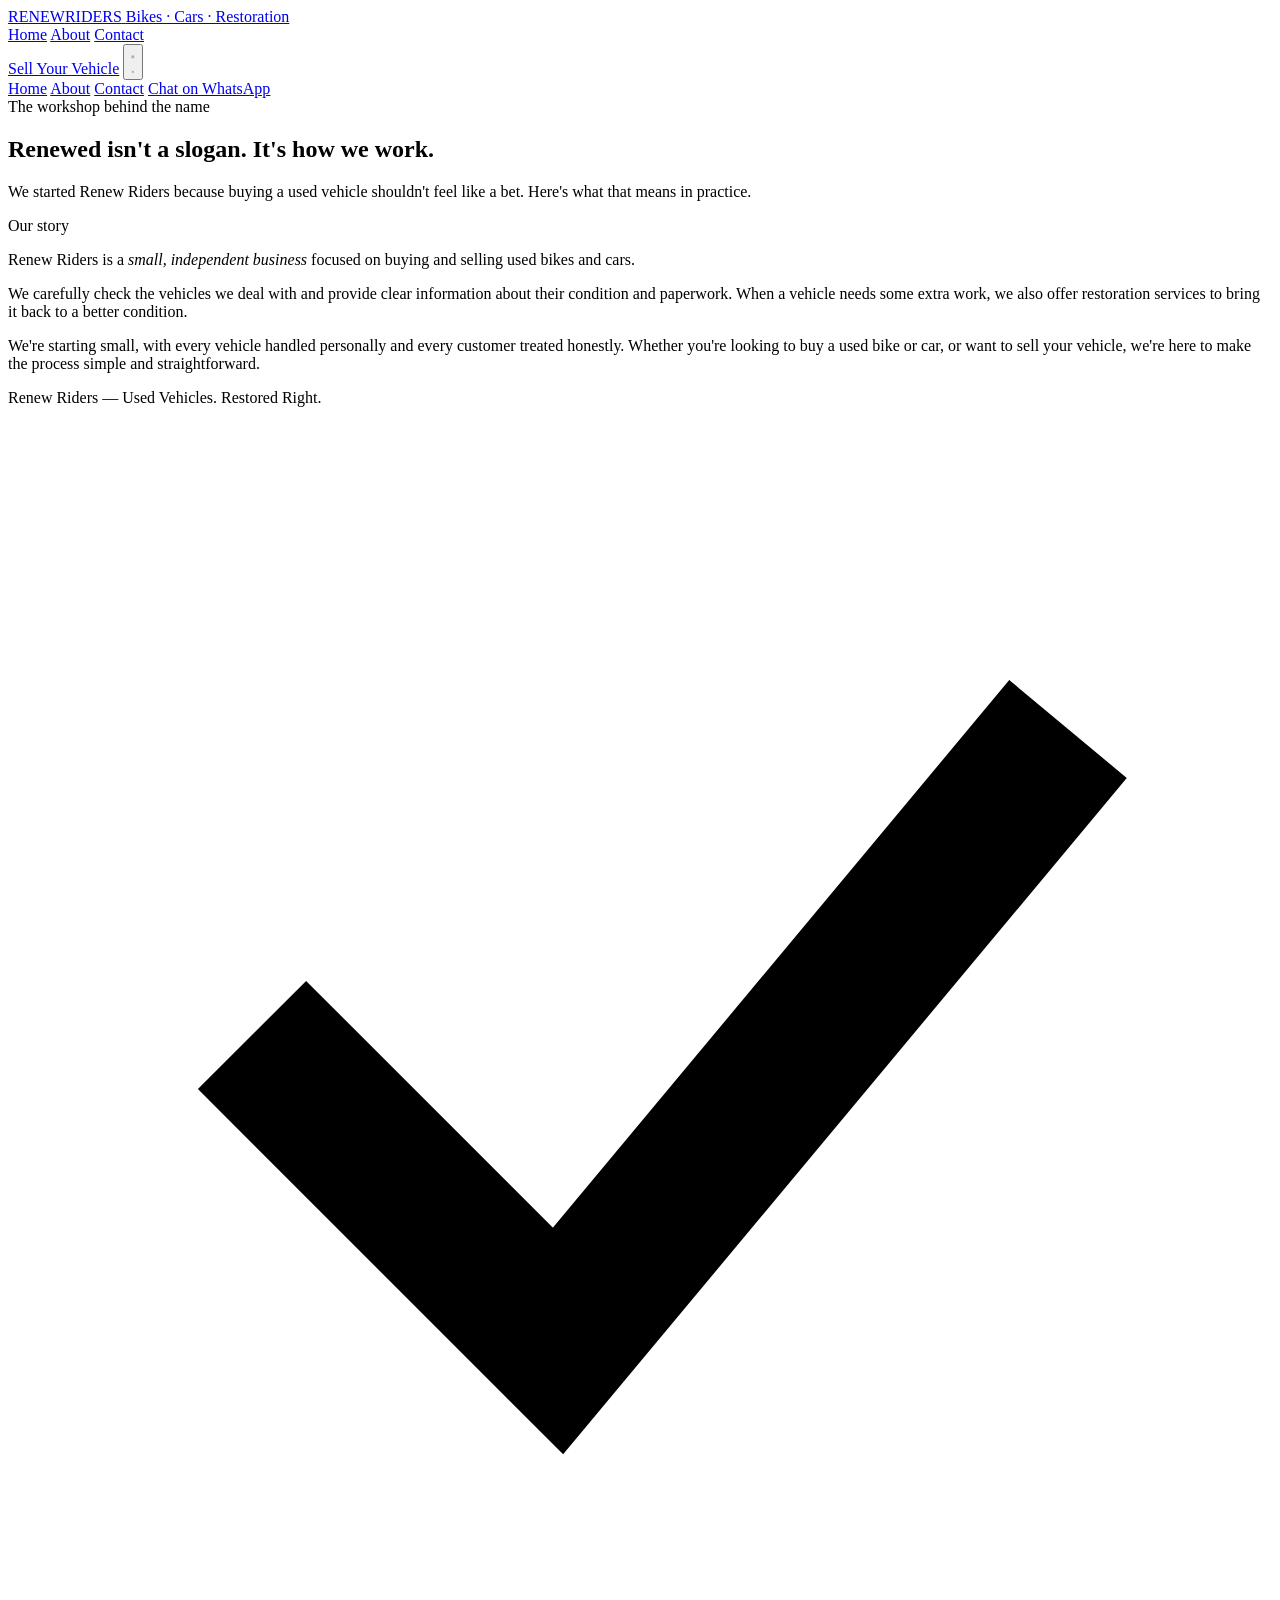
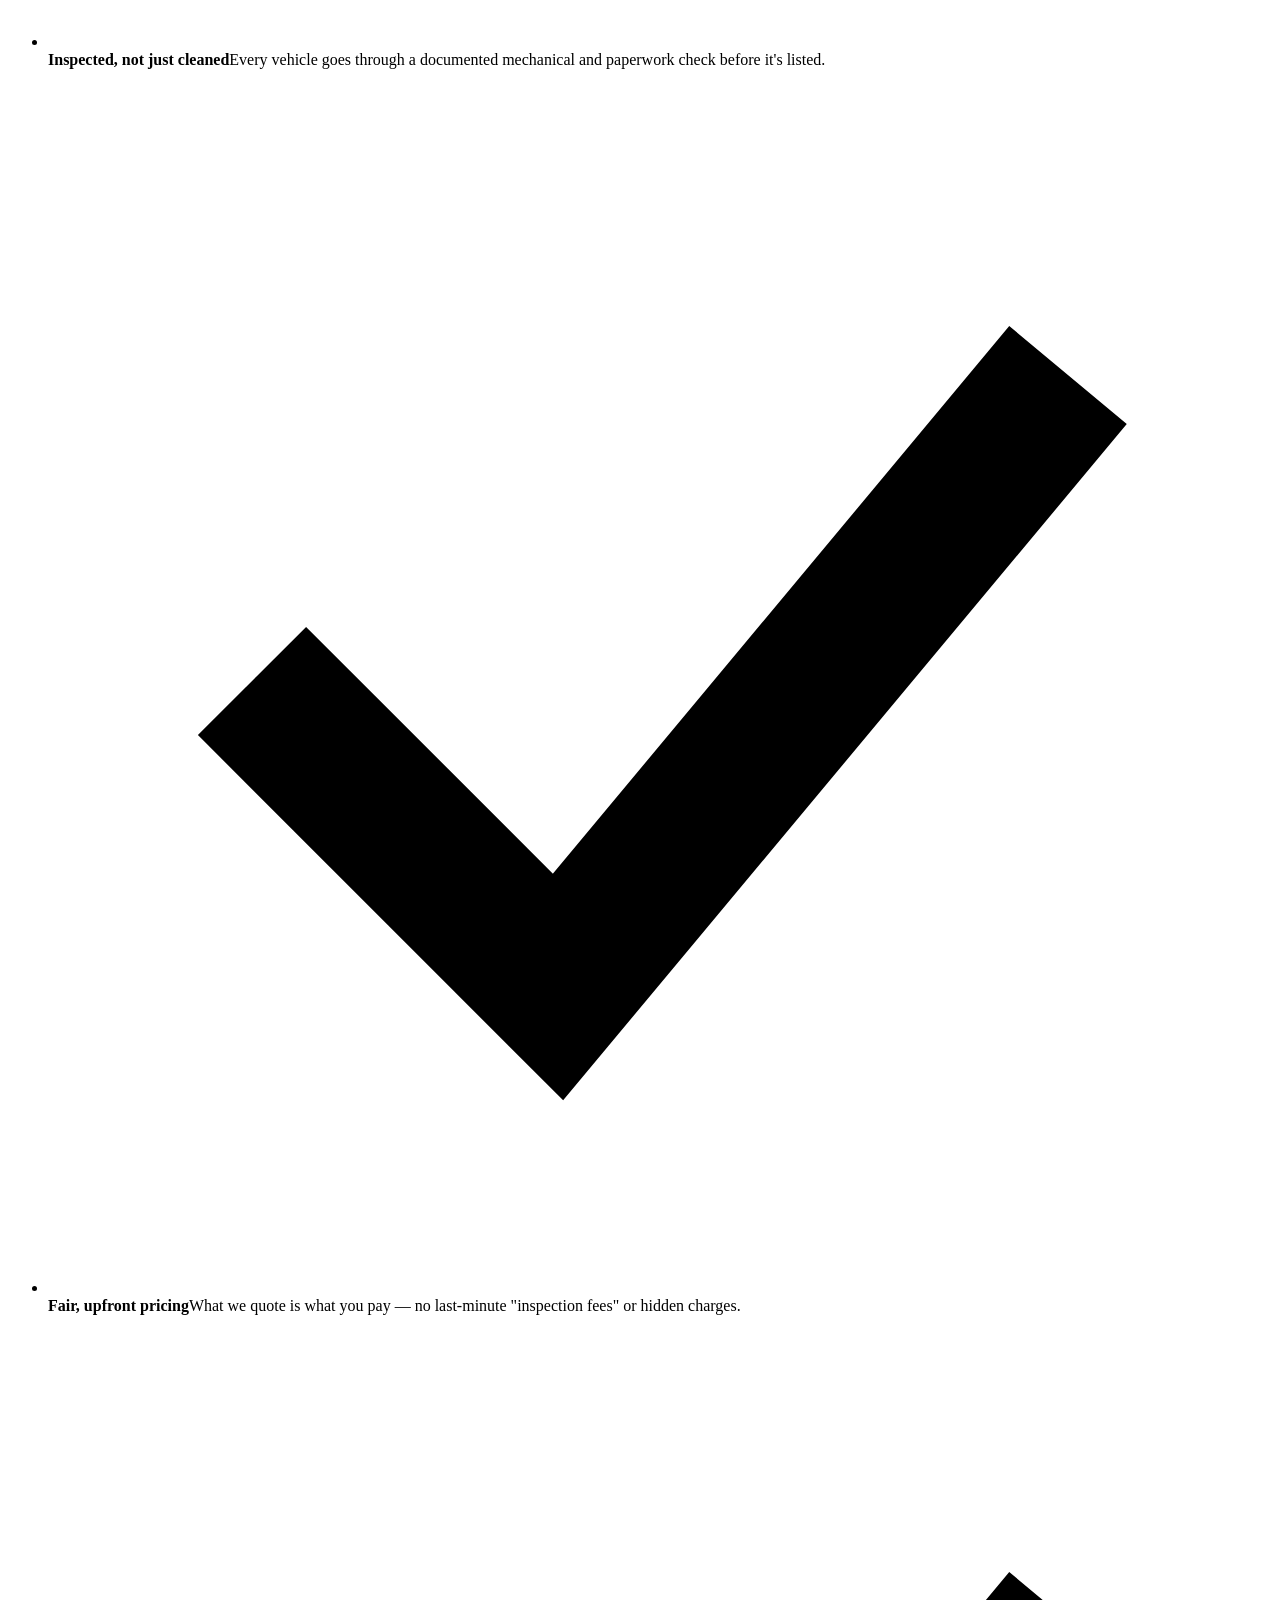
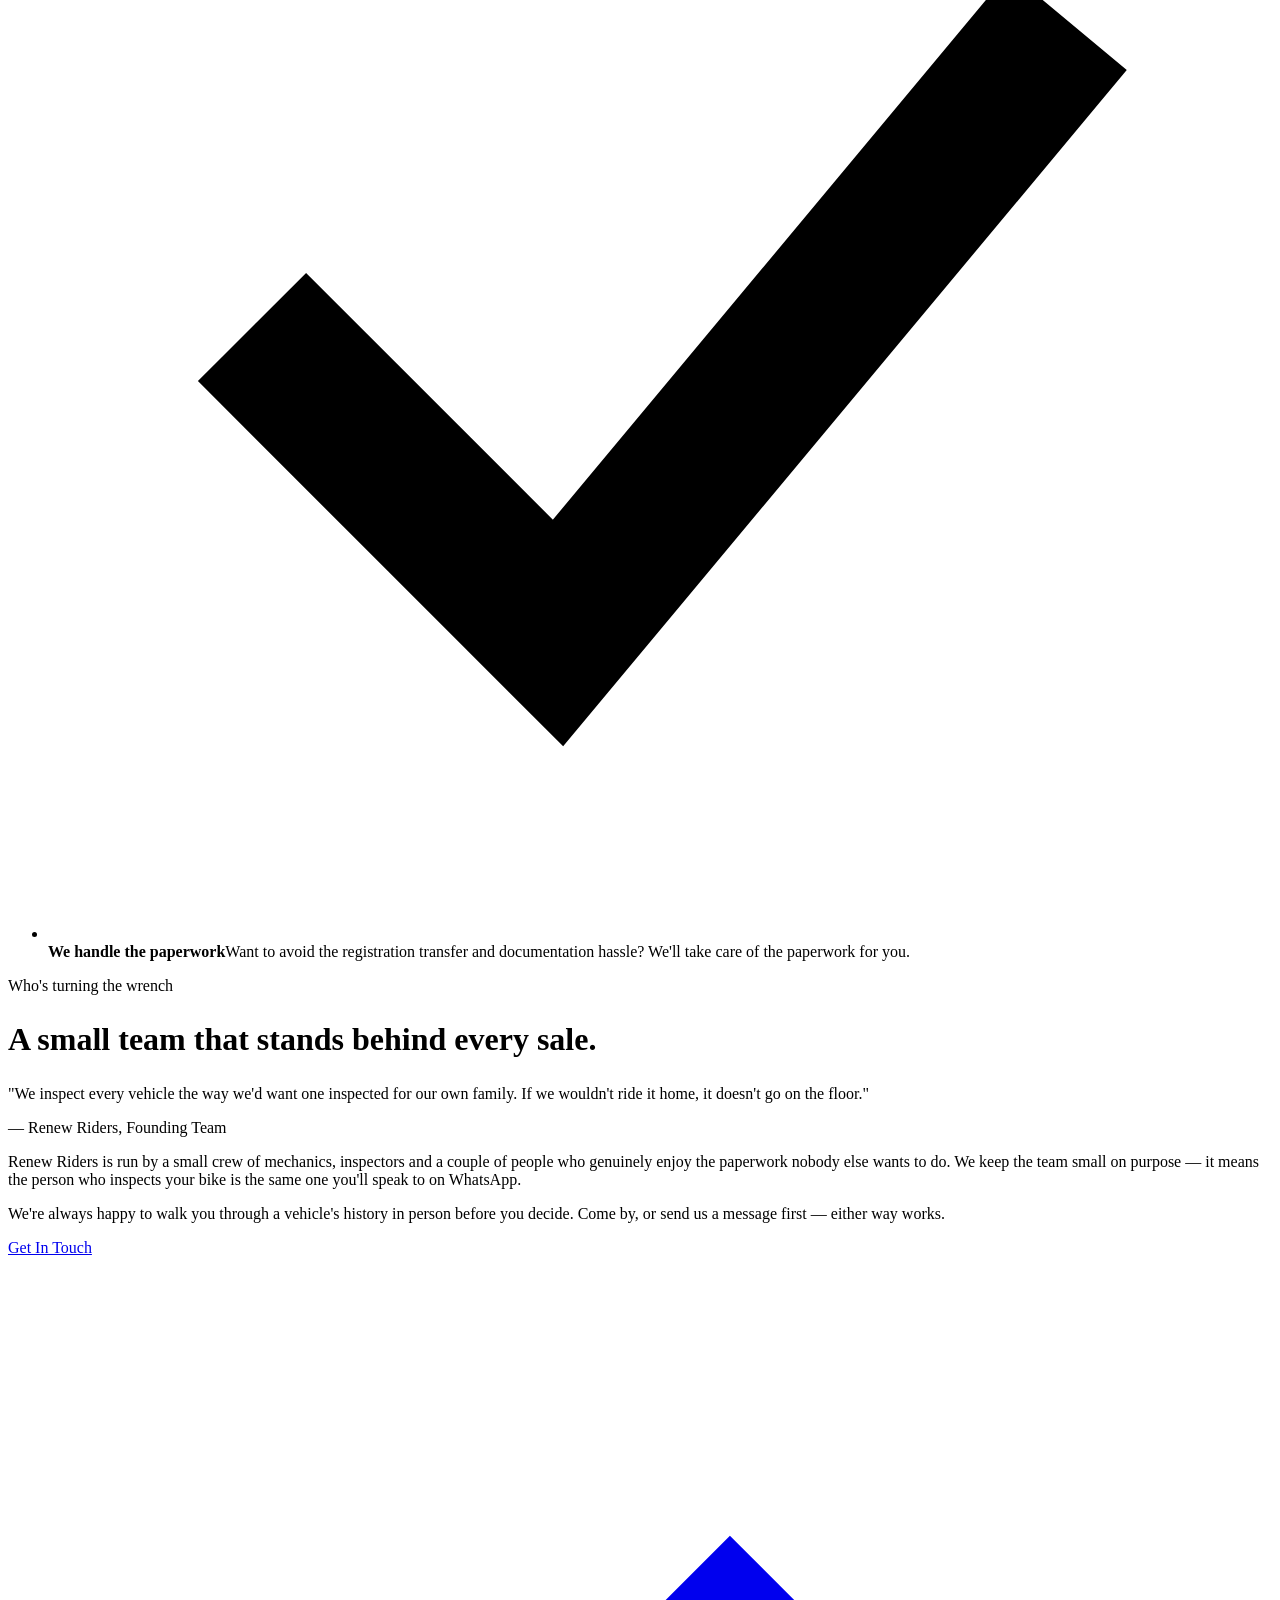
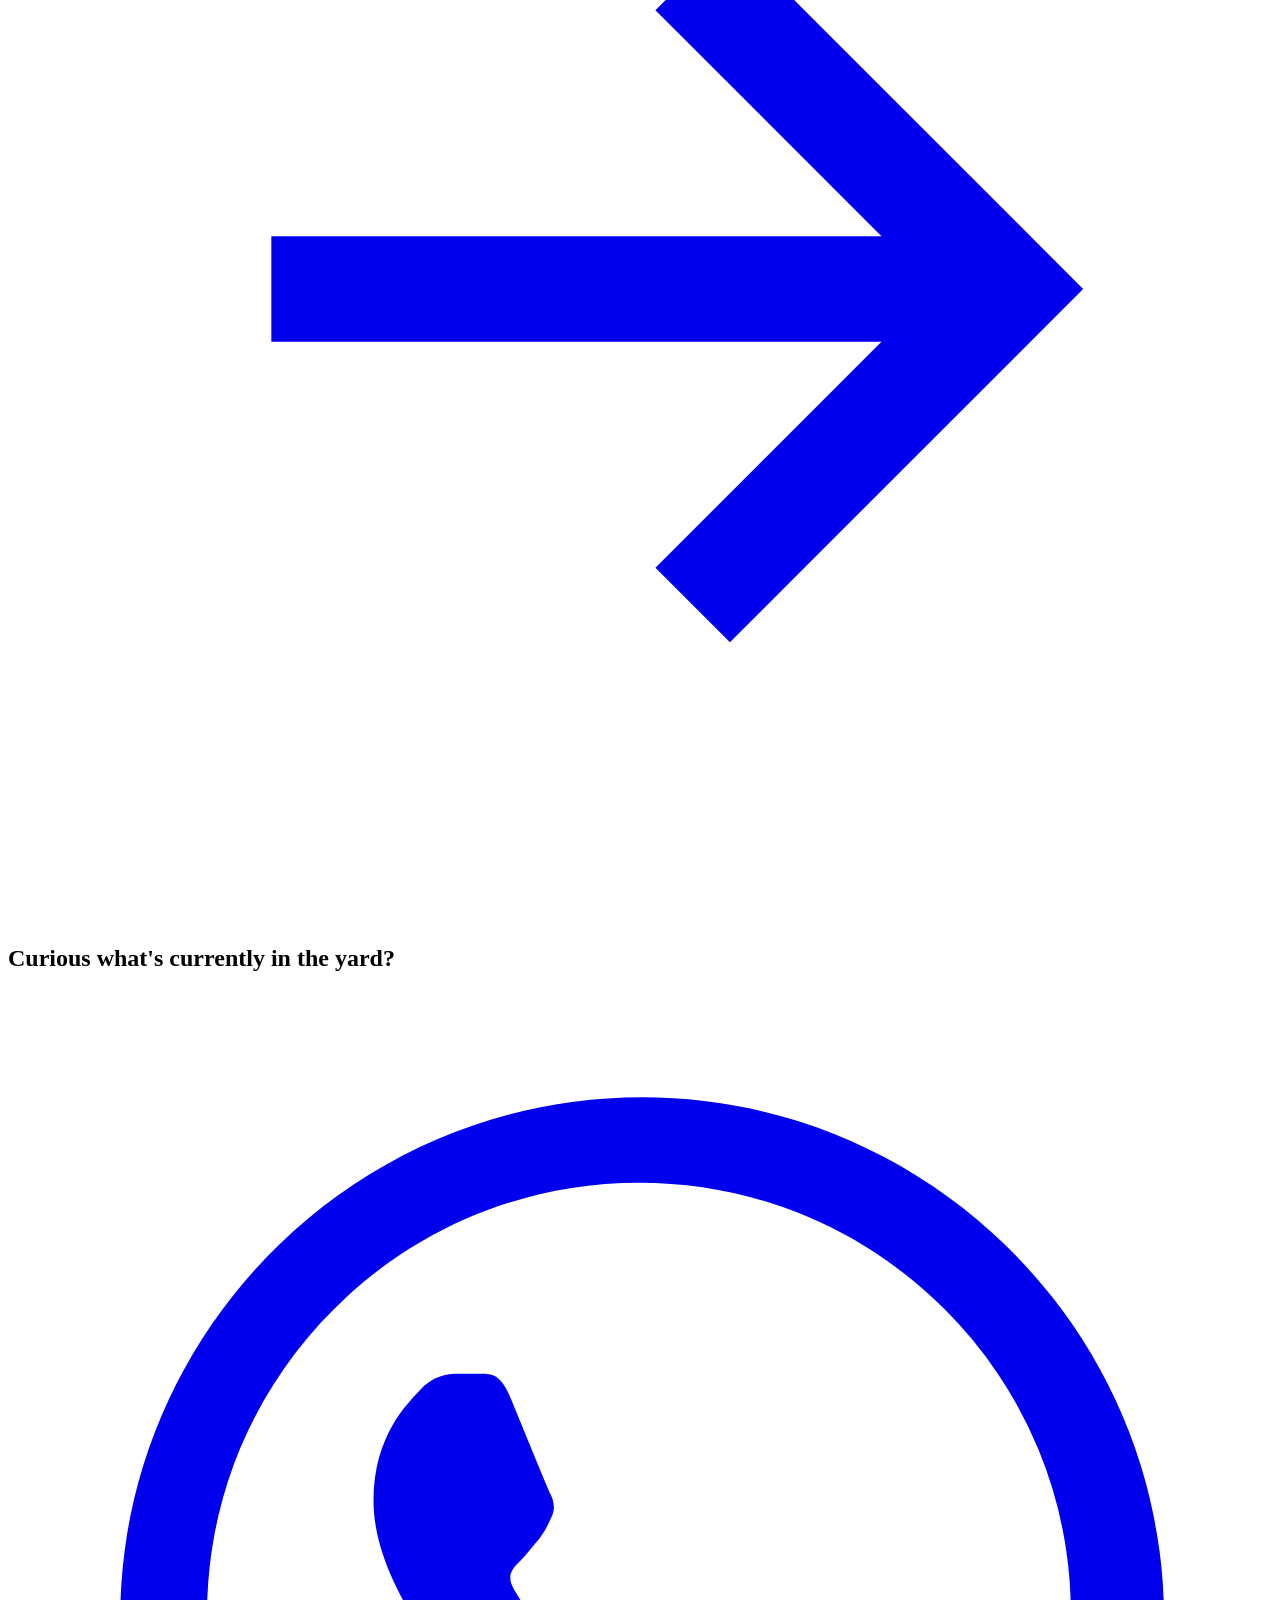
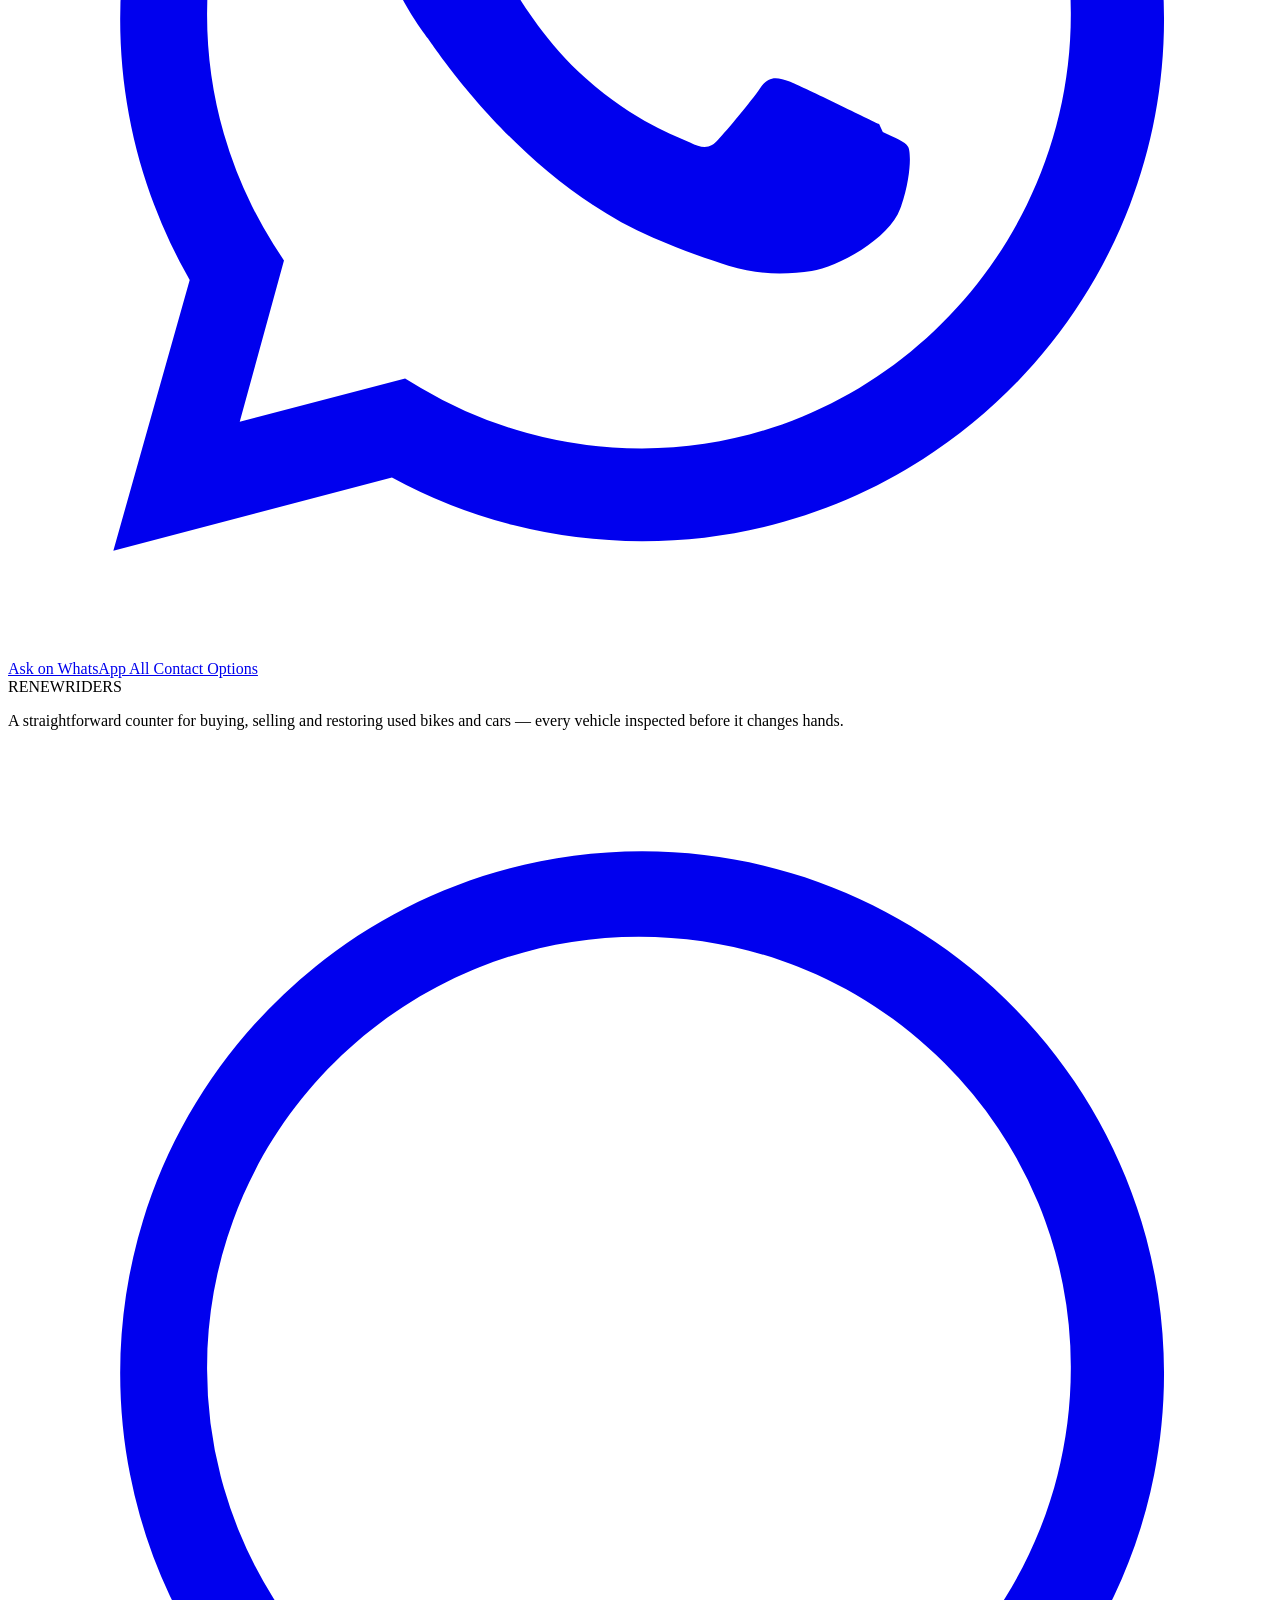
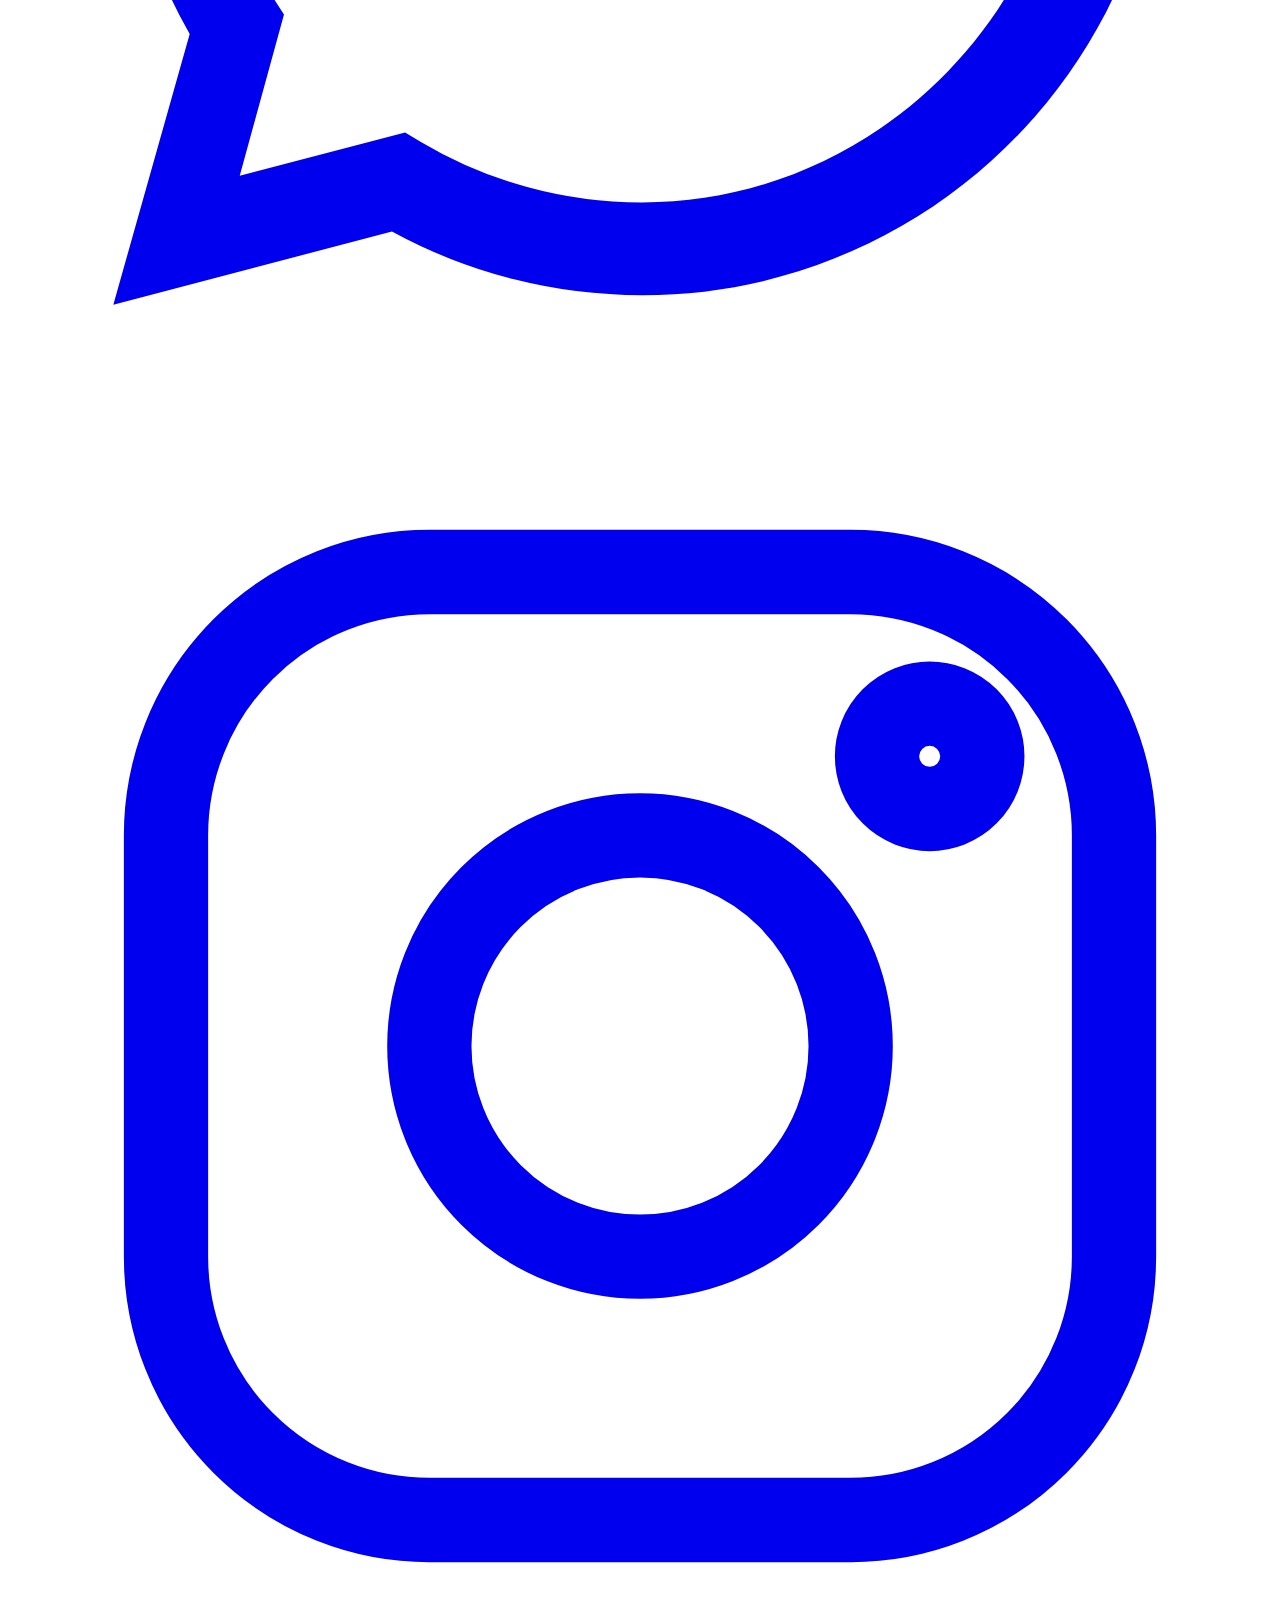
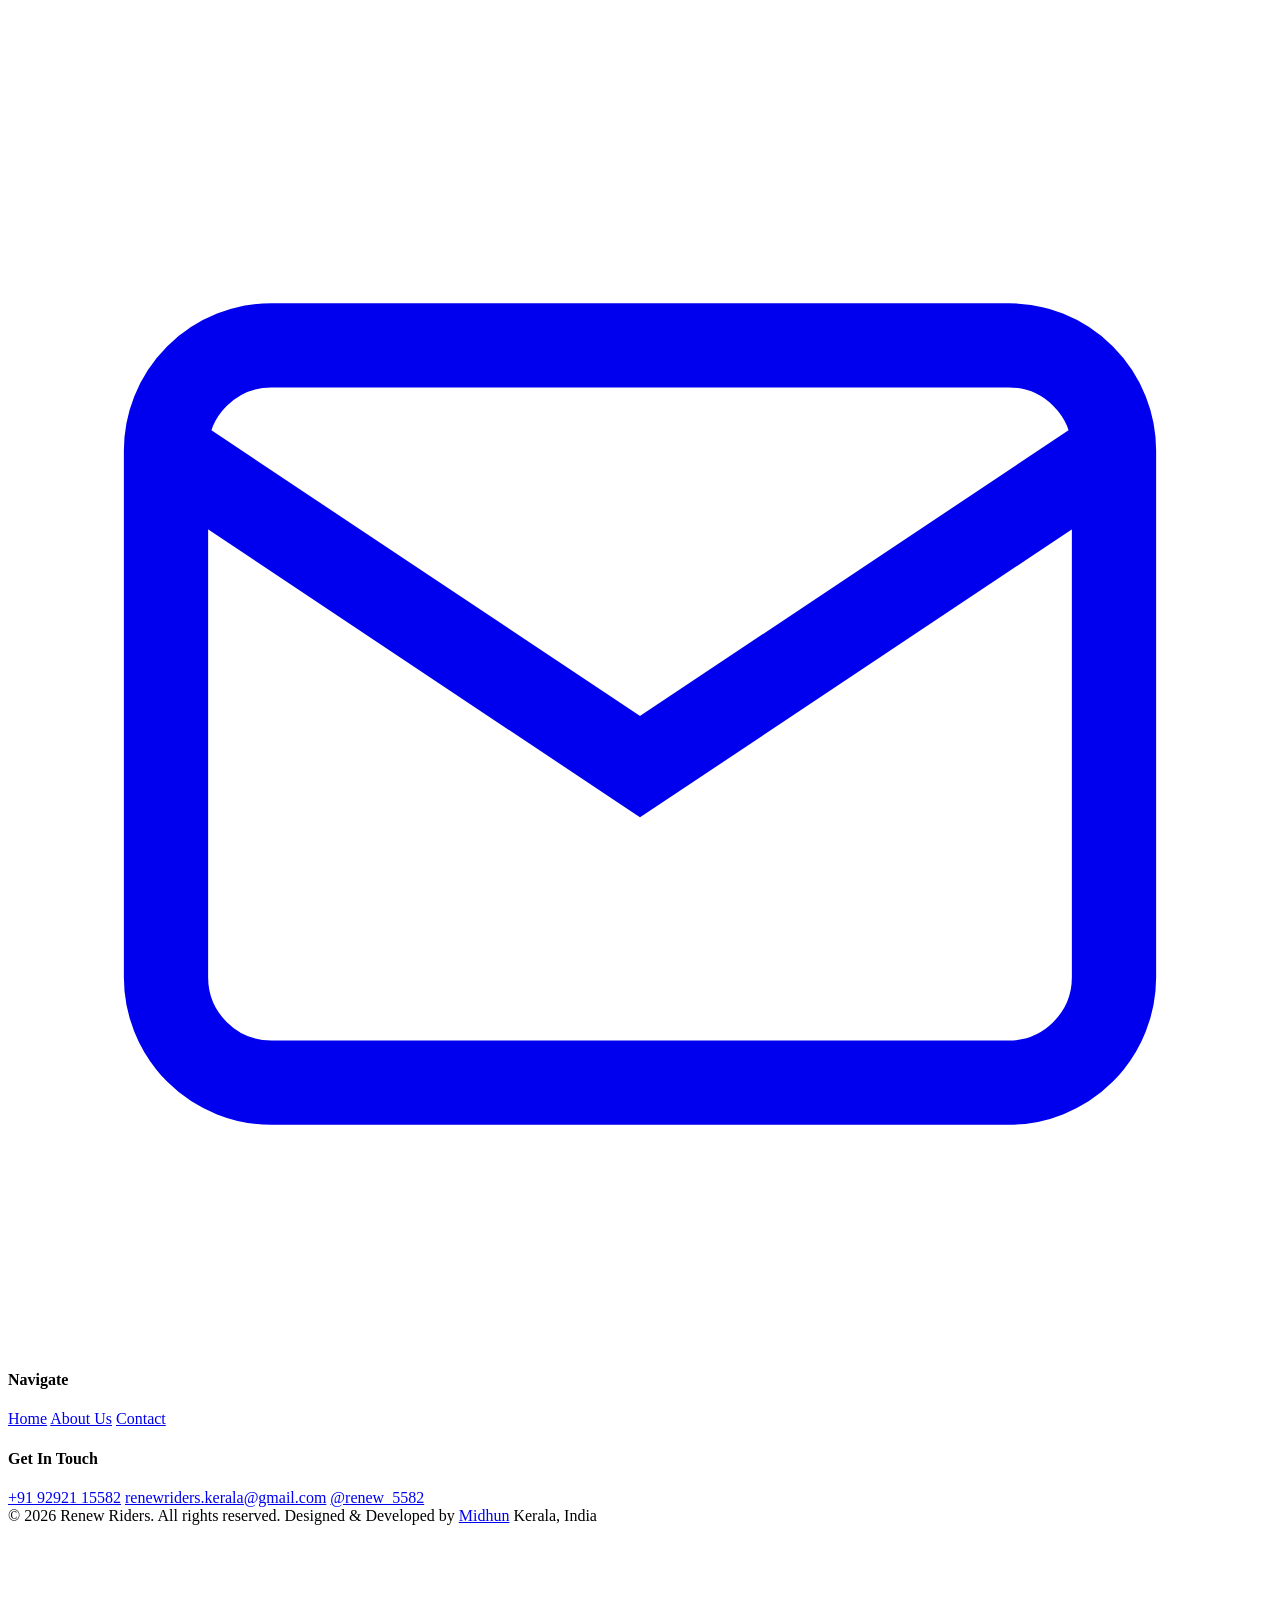
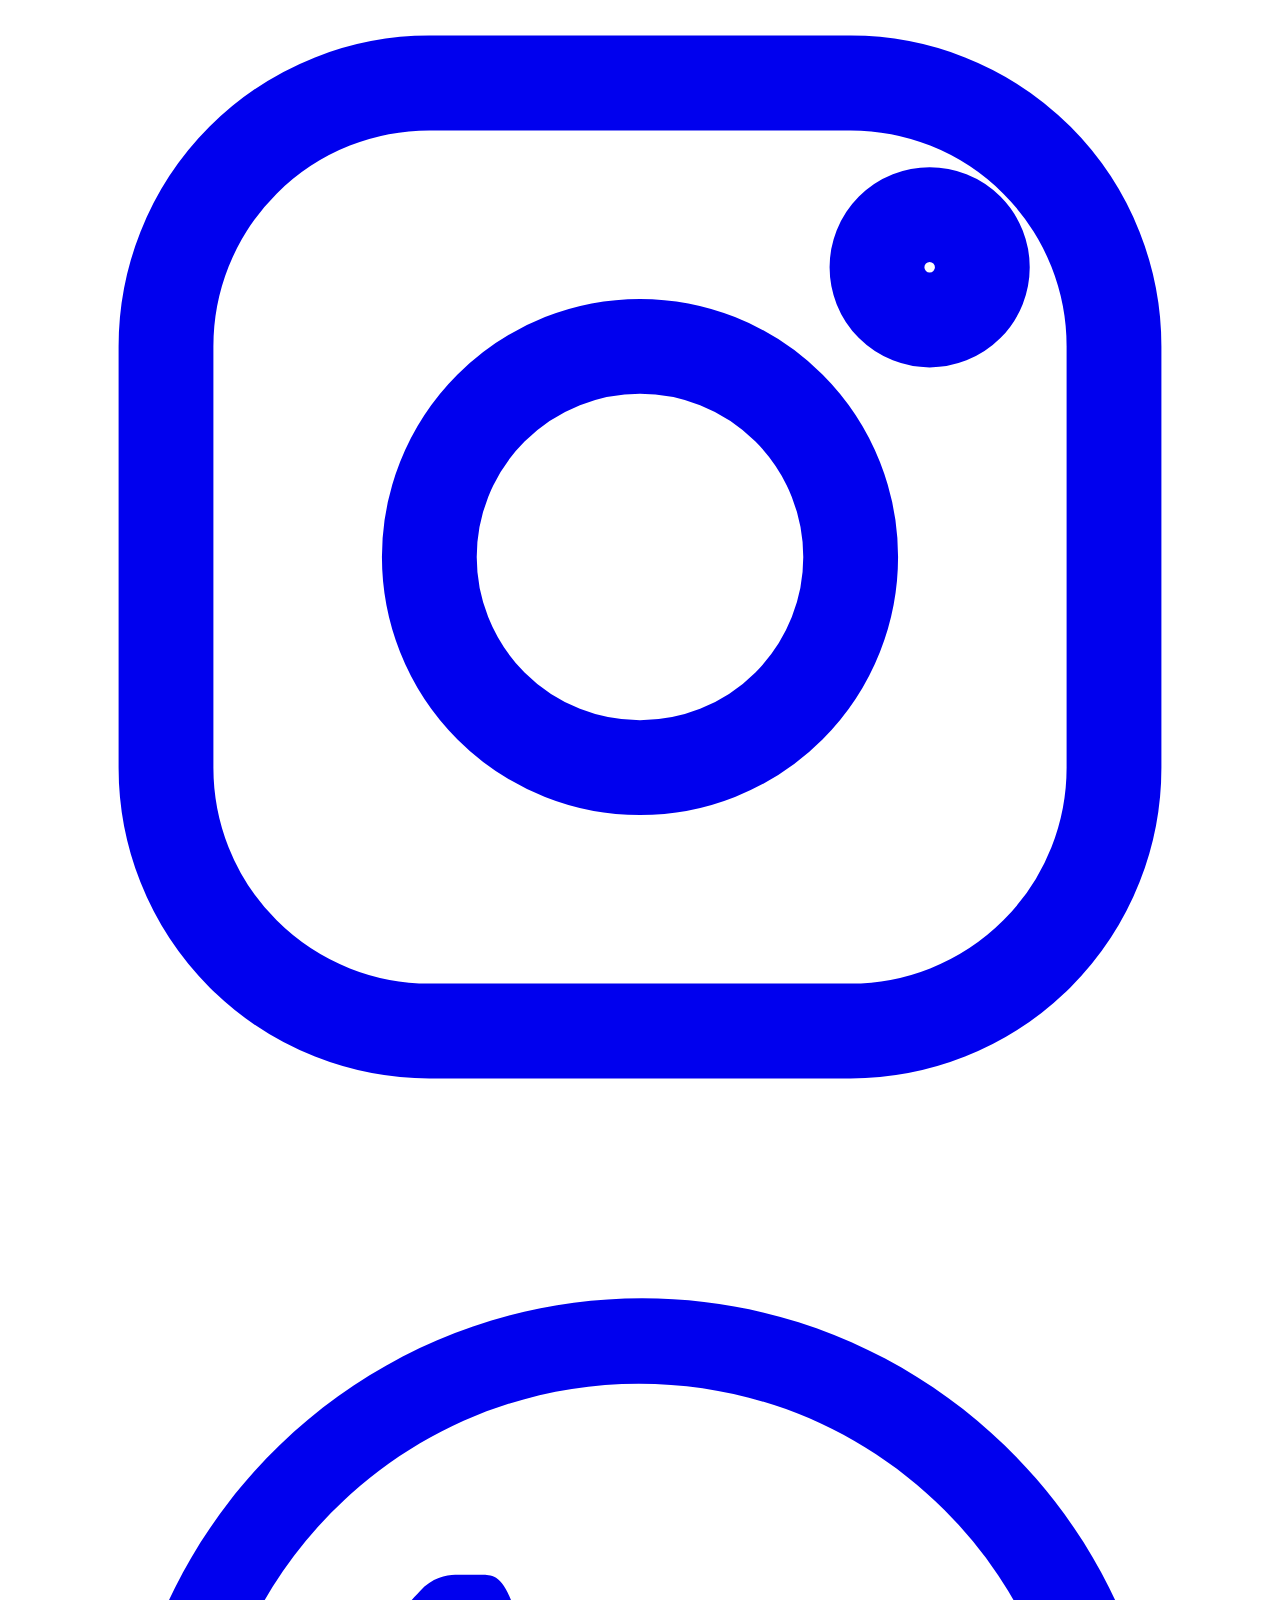
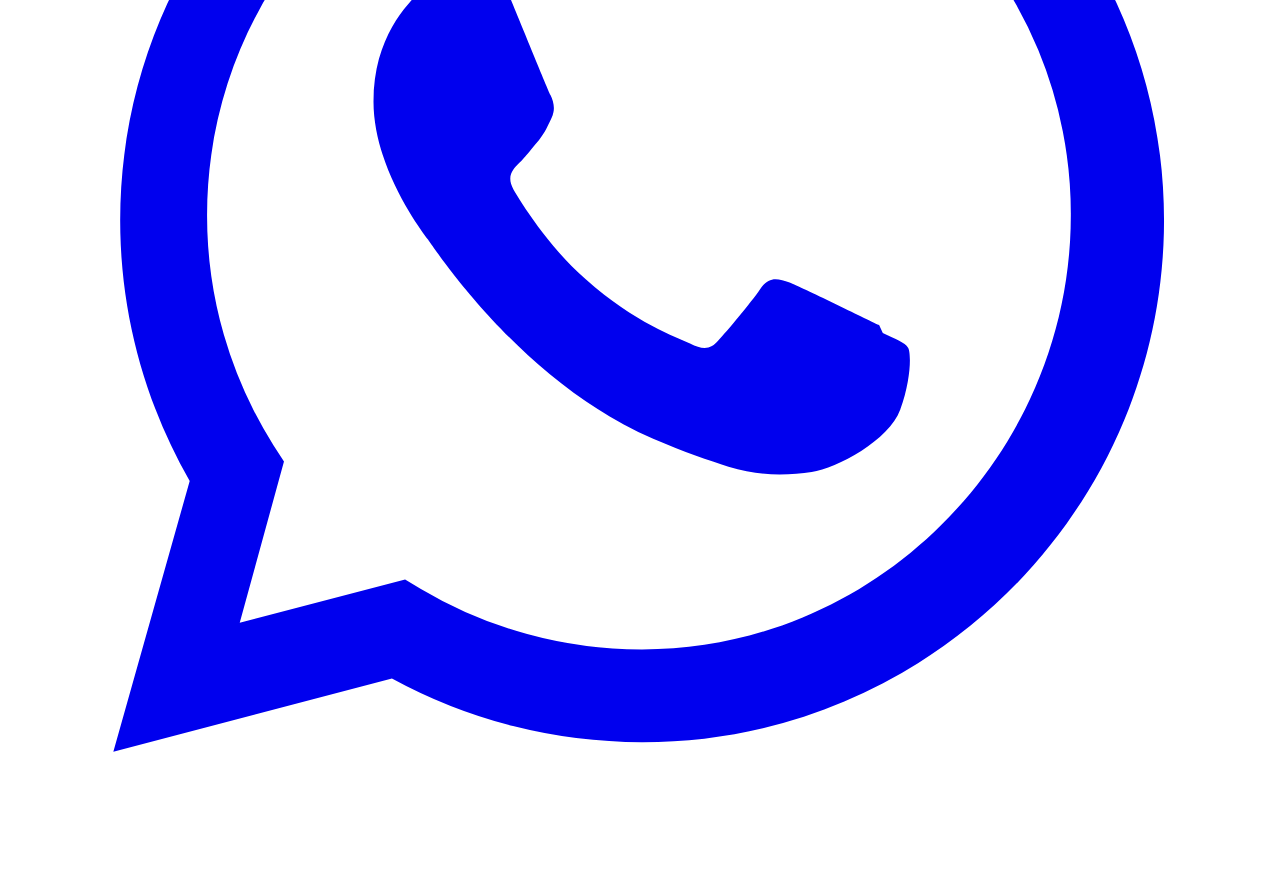
==== about.html @ 2e24afc8 "Add files via upload" ====
<!DOCTYPE html>
<html lang="en">
<head>
<meta charset="UTF-8">
<meta name="viewport" content="width=device-width, initial-scale=1.0">
<title>About Us — Renew Riders</title>
<meta name="description" content="Renew Riders is a small, independent Kerala-based used vehicle business — every bike and car we deal with is carefully inspected, with restoration services available when needed.">
<link rel="icon" href="assets/favicon.svg" type="image/svg+xml">
<link rel="preconnect" href="https://fonts.googleapis.com">
<link rel="preconnect" href="https://fonts.gstatic.com" crossorigin>
<link href="https://fonts.googleapis.com/css2?family=Oswald:wght@400;500;600;700&family=Work+Sans:wght@400;500;600&family=IBM+Plex+Mono:wght@400;500&display=swap" rel="stylesheet">
<link rel="stylesheet" href="css/style.css">
</head>
<body>

<!-- ============ HEADER ============ -->
<header class="site-header">
  <div class="container">
    <a href="index.html" class="brand">
      <span class="brand-mark">RENEW<span>RIDERS</span></span>
      <span class="brand-tag">Bikes · Cars · Restoration</span>
    </a>
    <nav class="nav-links">
      <a href="index.html">Home</a>
      <a href="about.html" class="is-active">About</a>
      <a href="contact.html">Contact</a>
    </nav>
    <div class="nav-cta">
      <a class="btn btn-ghost-dark" href="contact.html">Sell Your Vehicle</a>
      <button class="nav-toggle" aria-label="Open menu" aria-expanded="false">
        <svg class="icon-burger" viewBox="0 0 24 24" fill="none" stroke="currentColor" stroke-width="1.8"><line x1="3" y1="6" x2="21" y2="6"/><line x1="3" y1="12" x2="21" y2="12"/><line x1="3" y1="18" x2="21" y2="18"/></svg>
        <svg class="icon-close" viewBox="0 0 24 24" fill="none" stroke="currentColor" stroke-width="1.8"><line x1="5" y1="5" x2="19" y2="19"/><line x1="19" y1="5" x2="5" y2="19"/></svg>
      </button>
    </div>
  </div>
</header>

<div class="mobile-drawer">
  <a href="index.html">Home</a>
  <a href="about.html" class="is-active">About</a>
  <a href="contact.html">Contact</a>
  <a class="btn btn-primary" href="https://wa.me/919292115582" target="_blank" rel="noopener">Chat on WhatsApp</a>
</div>

<!-- ============ PAGE HERO ============ -->
<section class="page-hero" style="background-image:url('assets/hero-about.jpg');">
  <div class="container">
    <span class="eyebrow on-dark">The workshop behind the name</span>
    <h1>Renewed isn't a slogan. It's how we work.</h1>
    <p>We started Renew Riders because buying a used vehicle shouldn't feel like a bet. Here's what that means in practice.</p>
  </div>
</section>

<!-- ============ STORY SPLIT ============ -->
<section class="section">
  <div class="container">
    <div class="split">
      <div>
        <span class="eyebrow">Our story</span>
        <p class="lede reveal">Renew Riders is a <em>small, independent business</em> focused on buying and selling used bikes and cars.</p>
      </div>
      <div class="body-copy reveal">
        <p>We carefully check the vehicles we deal with and provide clear information about their condition and paperwork. When a vehicle needs some extra work, we also offer restoration services to bring it back to a better condition.</p>
        <p>We're starting small, with every vehicle handled personally and every customer treated honestly. Whether you're looking to buy a used bike or car, or want to sell your vehicle, we're here to make the process simple and straightforward.</p>
        <p class="story-tagline">Renew Riders — Used Vehicles. Restored Right.</p>
      </div>
    </div>

    <ul class="value-list reveal">
      <li>
        <span class="chk"><svg viewBox="0 0 24 24" fill="none" stroke="currentColor" stroke-width="3"><path d="M4 12l6 6L20 6"/></svg></span>
        <div><strong>Inspected, not just cleaned</strong><span>Every vehicle goes through a documented mechanical and paperwork check before it's listed.</span></div>
      </li>
      <li>
        <span class="chk"><svg viewBox="0 0 24 24" fill="none" stroke="currentColor" stroke-width="3"><path d="M4 12l6 6L20 6"/></svg></span>
        <div><strong>Fair, upfront pricing</strong><span>What we quote is what you pay — no last-minute "inspection fees" or hidden charges.</span></div>
      </li>
      <li>
        <span class="chk"><svg viewBox="0 0 24 24" fill="none" stroke="currentColor" stroke-width="3"><path d="M4 12l6 6L20 6"/></svg></span>
        <div><strong>We handle the paperwork</strong><span>Want to avoid the registration transfer and documentation hassle? We'll take care of the paperwork for you.</span></div>
      </li>
    </ul>
  </div>
</section>

<!-- ============ TEAM / QUOTE ============ -->
<section class="section">
  <div class="container">
    <div class="split">
      <div>
        <span class="eyebrow">Who's turning the wrench</span>
        <h2 style="text-transform:none; font-size:2rem; font-weight:600;">A small team that stands behind every sale.</h2>
        <div class="team-quote reveal">
          <p>"We inspect every vehicle the way we'd want one inspected for our own family. If we wouldn't ride it home, it doesn't go on the floor."</p>
          <span>— Renew Riders, Founding Team</span>
        </div>
      </div>
      <div class="body-copy reveal">
        <p>Renew Riders is run by a small crew of mechanics, inspectors and a couple of people who genuinely enjoy the paperwork nobody else wants to do. We keep the team small on purpose — it means the person who inspects your bike is the same one you'll speak to on WhatsApp.</p>
        <p>We're always happy to walk you through a vehicle's history in person before you decide. Come by, or send us a message first — either way works.</p>
        <a class="btn btn-ghost-light" href="contact.html" style="margin-top:1rem;">Get In Touch<svg viewBox="0 0 24 24" fill="none" stroke="currentColor" stroke-width="2"><path d="M5 12h14M13 6l6 6-6 6"/></svg></a>
      </div>
    </div>
  </div>
</section>

<!-- ============ CTA BAND ============ -->
<section class="cta-band">
  <div class="container">
    <h2>Curious what's currently in the yard?</h2>
    <div class="cta-actions">
      <a class="btn btn-whatsapp" href="https://wa.me/919292115582" target="_blank" rel="noopener">
        <svg viewBox="0 0 24 24" fill="currentColor"><path d="M12.04 2C6.58 2 2.13 6.45 2.13 11.91c0 1.75.46 3.45 1.32 4.95L2 22l5.29-1.39a9.9 9.9 0 0 0 4.75 1.21h.01c5.46 0 9.9-4.45 9.9-9.91C21.95 6.45 17.5 2 12.04 2zm0 18.06h-.01a8.2 8.2 0 0 1-4.19-1.15l-.3-.18-3.14.82.84-3.06-.2-.31a8.15 8.15 0 0 1-1.26-4.37c0-4.51 3.68-8.19 8.2-8.19 2.19 0 4.25.85 5.8 2.4a8.13 8.13 0 0 1 2.4 5.8c0 4.52-3.68 8.24-8.14 8.24zm4.5-6.16c-.25-.12-1.47-.72-1.7-.81-.23-.08-.4-.12-.56.13-.17.25-.64.81-.79.97-.14.17-.29.19-.54.06-.25-.12-1.04-.38-1.98-1.22-.73-.65-1.23-1.46-1.37-1.7-.14-.25-.02-.38.11-.51.11-.11.25-.29.37-.43.12-.15.16-.25.24-.42.08-.17.04-.31-.02-.44-.06-.12-.56-1.35-.77-1.85-.2-.48-.41-.42-.56-.43h-.48c-.17 0-.44.06-.67.31s-.88.86-.88 2.1.9 2.44 1.03 2.61c.13.17 1.77 2.7 4.28 3.79.6.26 1.06.41 1.43.53.6.19 1.15.16 1.58.1.48-.07 1.47-.6 1.68-1.18.21-.58.21-1.08.15-1.18-.06-.1-.23-.16-.48-.28z"/></svg>
        Ask on WhatsApp
      </a>
      <a class="btn btn-ghost-dark" href="contact.html">All Contact Options</a>
    </div>
  </div>
</section>

<!-- ============ FOOTER ============ -->
<footer class="site-footer">
  <div class="container">
    <div class="footer-grid">
      <div class="footer-col">
        <div class="brand-mark">RENEW<span>RIDERS</span></div>
        <p>A straightforward counter for buying, selling and restoring used bikes and cars — every vehicle inspected before it changes hands.</p>
        <div class="footer-social">
          <a href="https://wa.me/919292115582" target="_blank" rel="noopener" aria-label="WhatsApp">
            <svg viewBox="0 0 24 24" fill="currentColor"><path d="M12.04 2C6.58 2 2.13 6.45 2.13 11.91c0 1.75.46 3.45 1.32 4.95L2 22l5.29-1.39a9.9 9.9 0 0 0 4.75 1.21h.01c5.46 0 9.9-4.45 9.9-9.91C21.95 6.45 17.5 2 12.04 2zm0 18.06h-.01a8.2 8.2 0 0 1-4.19-1.15l-.3-.18-3.14.82.84-3.06-.2-.31a8.15 8.15 0 0 1-1.26-4.37c0-4.51 3.68-8.19 8.2-8.19 2.19 0 4.25.85 5.8 2.4a8.13 8.13 0 0 1 2.4 5.8c0 4.52-3.68 8.24-8.14 8.24z"/></svg>
          </a>
          <a href="https://www.instagram.com/renew_5582/" target="_blank" rel="noopener" aria-label="Instagram">
            <svg viewBox="0 0 24 24" fill="none" stroke="currentColor" stroke-width="1.6"><rect x="3" y="3" width="18" height="18" rx="5"/><circle cx="12" cy="12" r="4"/><circle cx="17.5" cy="6.5" r="1"/></svg>
          </a>
          <a href="mailto:renewriders.kerala@gmail.com" aria-label="Email">
            <svg viewBox="0 0 24 24" fill="none" stroke="currentColor" stroke-width="1.6"><rect x="3" y="5" width="18" height="14" rx="2"/><path d="M3 7l9 6 9-6"/></svg>
          </a>
        </div>
      </div>
      <div class="footer-col">
        <h4>Navigate</h4>
        <a href="index.html">Home</a>
        <a href="about.html">About Us</a>
        <a href="contact.html">Contact</a>
      </div>
      <div class="footer-col">
        <h4>Get In Touch</h4>
        <a href="https://wa.me/919292115582" target="_blank" rel="noopener">+91 92921 15582</a>
        <a href="mailto:renewriders.kerala@gmail.com">renewriders.kerala@gmail.com</a>
        <a href="https://www.instagram.com/renew_5582/" target="_blank" rel="noopener">@renew_5582</a>
      </div>
    </div>
    <div class="footer-bottom">
      <span class="f-mono">&copy; <span data-year>2026</span> Renew Riders. All rights reserved.
        <span class="footer-credit">Designed &amp; Developed by <a href="https://www.instagram.com/iam.midhun/" target="_blank" rel="noopener">Midhun</a></span>
      </span>
      <span class="f-mono">Kerala, India</span>
    </div>
  </div>
</footer>

<div class="float-stack">
  <a class="float-btn float-instagram" href="https://www.instagram.com/renew_5582/" target="_blank" rel="noopener" aria-label="Message us on Instagram">
    <svg viewBox="0 0 24 24" fill="none" stroke="currentColor" stroke-width="1.8"><rect x="3" y="3" width="18" height="18" rx="5"/><circle cx="12" cy="12" r="4"/><circle cx="17.5" cy="6.5" r="1"/></svg>
  </a>
  <a class="float-btn float-whatsapp" href="https://wa.me/919292115582" target="_blank" rel="noopener" aria-label="Chat on WhatsApp">
    <svg viewBox="0 0 24 24" fill="currentColor"><path d="M12.04 2C6.58 2 2.13 6.45 2.13 11.91c0 1.75.46 3.45 1.32 4.95L2 22l5.29-1.39a9.9 9.9 0 0 0 4.75 1.21h.01c5.46 0 9.9-4.45 9.9-9.91C21.95 6.45 17.5 2 12.04 2zm0 18.06h-.01a8.2 8.2 0 0 1-4.19-1.15l-.3-.18-3.14.82.84-3.06-.2-.31a8.15 8.15 0 0 1-1.26-4.37c0-4.51 3.68-8.19 8.2-8.19 2.19 0 4.25.85 5.8 2.4a8.13 8.13 0 0 1 2.4 5.8c0 4.52-3.68 8.24-8.14 8.24zm4.5-6.16c-.25-.12-1.47-.72-1.7-.81-.23-.08-.4-.12-.56.13-.17.25-.64.81-.79.97-.14.17-.29.19-.54.06-.25-.12-1.04-.38-1.98-1.22-.73-.65-1.23-1.46-1.37-1.7-.14-.25-.02-.38.11-.51.11-.11.25-.29.37-.43.12-.15.16-.25.24-.42.08-.17.04-.31-.02-.44-.06-.12-.56-1.35-.77-1.85-.2-.48-.41-.42-.56-.43h-.48c-.17 0-.44.06-.67.31s-.88.86-.88 2.1.9 2.44 1.03 2.61c.13.17 1.77 2.7 4.28 3.79.6.26 1.06.41 1.43.53.6.19 1.15.16 1.58.1.48-.07 1.47-.6 1.68-1.18.21-.58.21-1.08.15-1.18-.06-.1-.23-.16-.48-.28z"/></svg>
  </a>
</div>

<script src="js/main.js"></script>
</body>
</html>
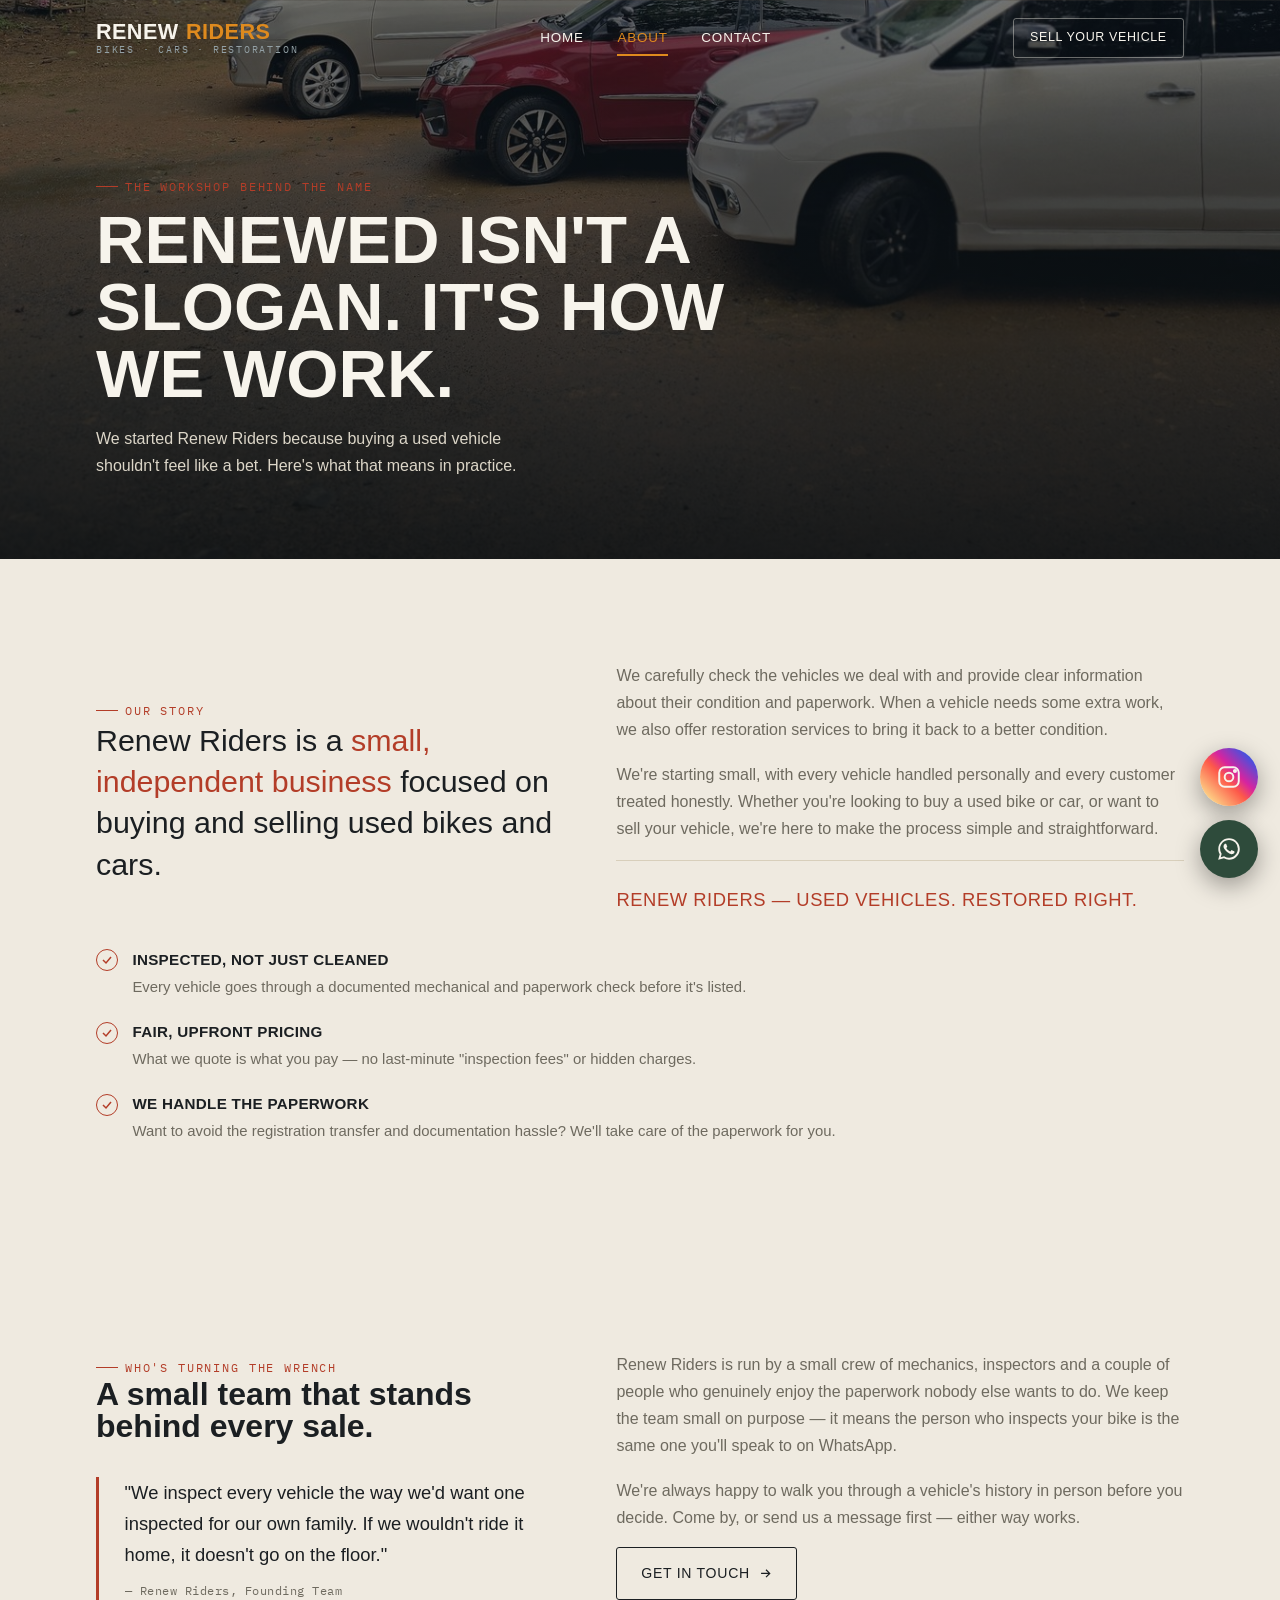
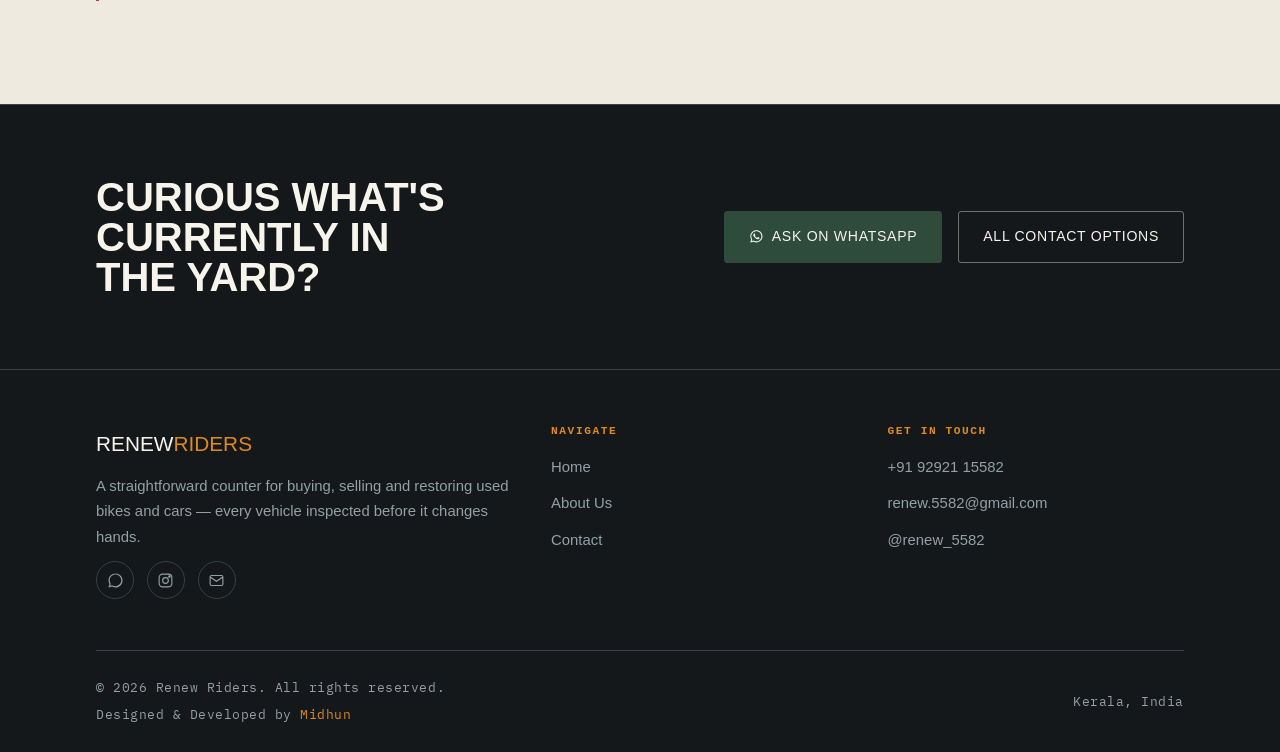
==== commit dbb1bdcd: "gmail update about.html" ====
--- a/about.html
+++ b/about.html
@@ -132,7 +132,7 @@
           <a href="https://www.instagram.com/renew_5582/" target="_blank" rel="noopener" aria-label="Instagram">
             <svg viewBox="0 0 24 24" fill="none" stroke="currentColor" stroke-width="1.6"><rect x="3" y="3" width="18" height="18" rx="5"/><circle cx="12" cy="12" r="4"/><circle cx="17.5" cy="6.5" r="1"/></svg>
           </a>
-          <a href="mailto:renewriders.kerala@gmail.com" aria-label="Email">
+          <a href="mailto:renew.5582@gmail.com" aria-label="Email">
             <svg viewBox="0 0 24 24" fill="none" stroke="currentColor" stroke-width="1.6"><rect x="3" y="5" width="18" height="14" rx="2"/><path d="M3 7l9 6 9-6"/></svg>
           </a>
         </div>
@@ -146,7 +146,7 @@
       <div class="footer-col">
         <h4>Get In Touch</h4>
         <a href="https://wa.me/919292115582" target="_blank" rel="noopener">+91 92921 15582</a>
-        <a href="mailto:renewriders.kerala@gmail.com">renewriders.kerala@gmail.com</a>
+        <a href="mailto:renew.5582@gmail.com">renew.5582@gmail.com</a>
         <a href="https://www.instagram.com/renew_5582/" target="_blank" rel="noopener">@renew_5582</a>
       </div>
     </div>
--- a/css/style.css
+++ b/css/style.css
@@ -0,0 +1,779 @@
+/* ==========================================================================
+   RENEW RIDERS — design tokens
+   Concept: a workshop inspection stamp. Every renewed vehicle earns one.
+   ========================================================================== */
+
+:root{
+  /* --- color --- */
+  --ink:        #14181B;   /* primary dark ground */
+  --ink-2:      #1E262B;   /* raised dark surface */
+  --steel:      #4F6169;   /* muted blue-steel, secondary text on dark */
+  --steel-line: #33414A;   /* hairlines on dark */
+  --paper:      #EFEAE0;   /* primary light ground */
+  --paper-2:    #E4DCCB;   /* raised light surface / cards */
+  --paper-line: #D8CFBB;   /* hairlines on light */
+  --rust:       #B33D28;   /* primary brand accent — brake-light red */
+  --rust-dark:  #932F1D;
+  --amber:      #DE8A1E;   /* secondary accent — inspection stamp amber */
+  --ink-text:   #1B1F22;
+  --muted-on-paper: #6E6A5F;
+  --muted-on-ink:   #93A0A5;
+  --cream:      #F7F4EC;
+
+  /* --- type --- */
+  --f-display: "Oswald", "Arial Narrow", sans-serif;
+  --f-body:    "Work Sans", "Segoe UI", sans-serif;
+  --f-mono:    "IBM Plex Mono", "Courier New", monospace;
+
+  /* --- layout --- */
+  --maxw: 1200px;
+  --edge: clamp(1.25rem, 5vw, 3.5rem);
+  --radius-sm: 3px;
+  --radius-lg: 6px;
+}
+
+*, *::before, *::after{ box-sizing: border-box; }
+html{ scroll-behavior: smooth; }
+body{
+  margin: 0;
+  background: var(--paper);
+  color: var(--ink-text);
+  font-family: var(--f-body);
+  font-size: 16px;
+  line-height: 1.7;
+  -webkit-font-smoothing: antialiased;
+}
+img{ max-width: 100%; display: block; }
+a{ color: inherit; text-decoration: none; }
+ul{ margin: 0; padding: 0; list-style: none; }
+h1,h2,h3,h4{ margin: 0; font-family: var(--f-display); text-transform: uppercase; font-weight: 600; line-height: 1; }
+p{ margin: 0; }
+button{ font-family: inherit; cursor: pointer; }
+
+::selection{ background: var(--amber); color: var(--ink); }
+
+:focus-visible{
+  outline: 2px solid var(--amber);
+  outline-offset: 3px;
+}
+
+.container{
+  max-width: var(--maxw);
+  margin: 0 auto;
+  padding-left: var(--edge);
+  padding-right: var(--edge);
+}
+
+.eyebrow{
+  display: inline-flex;
+  align-items: center;
+  gap: .6em;
+  font-family: var(--f-mono);
+  font-size: .72rem;
+  letter-spacing: .16em;
+  text-transform: uppercase;
+  color: var(--rust);
+}
+.eyebrow::before{
+  content: "";
+  width: 22px;
+  height: 1px;
+  background: var(--rust);
+  display: inline-block;
+}
+.on-dark .eyebrow{ color: var(--amber); }
+.on-dark .eyebrow::before{ background: var(--amber); }
+
+/* ==========================================================================
+   Buttons
+   ========================================================================== */
+.btn{
+  display: inline-flex;
+  align-items: center;
+  justify-content: center;
+  gap: .55em;
+  padding: .95em 1.7em;
+  font-family: var(--f-display);
+  font-size: .88rem;
+  letter-spacing: .05em;
+  text-transform: uppercase;
+  font-weight: 500;
+  border-radius: var(--radius-sm);
+  border: 1px solid transparent;
+  transition: transform .18s ease, background .18s ease, border-color .18s ease, color .18s ease;
+  white-space: nowrap;
+}
+.btn:hover{ transform: translateY(-2px); }
+.btn:active{ transform: translateY(0); }
+.btn svg{ width: 1.05em; height: 1.05em; flex: none; }
+
+.btn-primary{ background: var(--rust); color: var(--cream); border-color: var(--rust); }
+.btn-primary:hover{ background: var(--rust-dark); border-color: var(--rust-dark); }
+
+.btn-ghost-dark{ background: transparent; color: var(--cream); border-color: rgba(247,244,236,.4); }
+.btn-ghost-dark:hover{ border-color: var(--amber); color: var(--amber); }
+
+.btn-ghost-light{ background: transparent; color: var(--ink-text); border-color: var(--ink-text); }
+.btn-ghost-light:hover{ border-color: var(--rust); color: var(--rust); }
+
+.btn-whatsapp{ background: #2E4B3B; color: var(--cream); border-color: #2E4B3B; }
+.btn-whatsapp:hover{ background: #24392E; border-color: #24392E; }
+
+.btn-instagram{
+  background: linear-gradient(45deg,#fdf497 0%,#fdf497 5%,#fd5949 45%,#d6249f 60%,#285AEB 90%);
+  color: #fff;
+  border-color: transparent;
+}
+.btn-instagram:hover{ filter: brightness(1.08); background: linear-gradient(45deg,#fdf497 0%,#fdf497 5%,#fd5949 45%,#d6249f 60%,#285AEB 90%); border-color: transparent; }
+
+.btn-block{ width: 100%; }
+
+/* ==========================================================================
+   Header / Nav
+   ========================================================================== */
+.site-header{
+  position: fixed;
+  top: 0; left: 0; right: 0;
+  z-index: 100;
+  padding: 1.1rem 0;
+  transition: background .25s ease, padding .25s ease, border-color .25s ease;
+  border-bottom: 1px solid transparent;
+}
+.site-header.is-scrolled{
+  background: rgba(20,24,27,.92);
+  backdrop-filter: blur(6px);
+  padding: .75rem 0;
+  border-color: var(--steel-line);
+}
+.site-header .container{
+  display: flex;
+  align-items: center;
+  justify-content: space-between;
+  gap: 1.5rem;
+}
+.brand{
+  display: flex;
+  flex-direction: column;
+  gap: .15rem;
+  color: var(--cream);
+  line-height: 1;
+}
+.brand .brand-mark{
+  font-family: var(--f-display);
+  font-size: 1.35rem;
+  font-weight: 600;
+  letter-spacing: .02em;
+  display: flex;
+  align-items: baseline;
+  gap: .35em;
+}
+.brand .brand-mark span{ color: var(--amber); }
+.brand .brand-tag{
+  font-family: var(--f-mono);
+  font-size: .62rem;
+  letter-spacing: .18em;
+  color: var(--muted-on-ink);
+  text-transform: uppercase;
+}
+
+.nav-links{
+  display: flex;
+  align-items: center;
+  gap: 2.1rem;
+}
+.nav-links a{
+  font-family: var(--f-display);
+  font-size: .84rem;
+  letter-spacing: .06em;
+  text-transform: uppercase;
+  color: var(--cream);
+  position: relative;
+  padding: .3rem 0;
+}
+.nav-links a::after{
+  content: "";
+  position: absolute;
+  left: 0; bottom: -2px;
+  width: 0; height: 2px;
+  background: var(--amber);
+  transition: width .2s ease;
+}
+.nav-links a:hover::after,
+.nav-links a.is-active::after{ width: 100%; }
+.nav-links a.is-active{ color: var(--amber); }
+
+.nav-cta{ display: flex; align-items: center; gap: 1.1rem; }
+.nav-cta .btn{ padding: .7em 1.3em; font-size: .78rem; }
+
+.nav-toggle{
+  display: none;
+  width: 42px; height: 42px;
+  border: 1px solid rgba(247,244,236,.35);
+  border-radius: var(--radius-sm);
+  background: transparent;
+  color: var(--cream);
+  align-items: center;
+  justify-content: center;
+}
+.nav-toggle svg{ width: 20px; height: 20px; }
+.nav-toggle .icon-close{ display: none; }
+.nav-toggle.is-open .icon-burger{ display: none; }
+.nav-toggle.is-open .icon-close{ display: block; }
+
+/* ==========================================================================
+   Hero
+   ========================================================================== */
+.hero{
+  position: relative;
+  min-height: 100svh;
+  display: flex;
+  align-items: flex-end;
+  background-size: cover;
+  background-position: center 62%;
+  isolation: isolate;
+  overflow: hidden;
+}
+.hero::before{
+  content: "";
+  position: absolute; inset: 0;
+  background:
+    linear-gradient(180deg, rgba(15,18,20,.35) 0%, rgba(15,18,20,.35) 30%, rgba(13,16,18,.86) 88%, #12161A 100%),
+    linear-gradient(90deg, rgba(13,16,18,.7) 0%, rgba(13,16,18,.15) 55%);
+  z-index: 1;
+}
+.hero-inner{
+  position: relative;
+  z-index: 2;
+  width: 100%;
+  padding: 9rem 0 4.5rem;
+  color: var(--cream);
+}
+.hero h1{
+  font-size: clamp(2.6rem, 6.4vw, 5.6rem);
+  max-width: 15ch;
+  margin: .5rem 0 1.3rem;
+  letter-spacing: -.01em;
+}
+.hero h1 em{
+  font-style: normal;
+  color: var(--amber);
+}
+.hero-sub{
+  max-width: 46ch;
+  font-size: 1.05rem;
+  color: #DCD6C8;
+  margin-bottom: 2.1rem;
+}
+.hero-actions{ display: flex; gap: 1rem; flex-wrap: wrap; }
+
+.stamp{
+  position: absolute;
+  right: clamp(1rem, 5vw, 4rem);
+  top: clamp(6.5rem, 14vw, 9.5rem);
+  z-index: 2;
+  width: clamp(108px, 13vw, 150px);
+  height: clamp(108px, 13vw, 150px);
+  color: var(--amber);
+  opacity: .92;
+}
+.stamp .stamp-spin{
+  animation: spin 26s linear infinite;
+  transform-origin: 50% 50%;
+}
+@media (prefers-reduced-motion: reduce){
+  .stamp .stamp-spin{ animation: none; }
+}
+@keyframes spin{ to{ transform: rotate(360deg); } }
+
+/* ==========================================================================
+   Sections
+   ========================================================================== */
+section{ position: relative; }
+.section{ padding: clamp(4rem, 8vw, 7rem) 0; }
+.section-dark{ background: var(--ink); color: var(--cream); }
+.section-paper2{ background: var(--paper-2); }
+
+.section-head{
+  display: flex;
+  justify-content: space-between;
+  align-items: flex-end;
+  gap: 2rem;
+  margin-bottom: 3rem;
+  flex-wrap: wrap;
+}
+.section-head h2{ font-size: clamp(1.9rem, 3.6vw, 2.9rem); margin-top: .6rem; }
+.section-head p{ max-width: 42ch; color: var(--muted-on-paper); }
+.on-dark .section-head p{ color: var(--muted-on-ink); }
+
+/* --- reveal on scroll --- */
+.reveal{ opacity: 0; transform: translateY(22px); transition: opacity .7s ease, transform .7s ease; }
+.reveal.in-view{ opacity: 1; transform: translateY(0); }
+@media (prefers-reduced-motion: reduce){
+  .reveal{ opacity: 1; transform: none; transition: none; }
+}
+
+/* ==========================================================================
+   Job-card panels (Buy / Sell)
+   ========================================================================== */
+.job-panels{
+  display: grid;
+  grid-template-columns: 1fr 1fr;
+  gap: 1.75rem;
+}
+.job-card{
+  position: relative;
+  background: var(--paper);
+  border: 1px solid var(--paper-line);
+  border-radius: var(--radius-lg);
+  padding: 2.4rem 2.2rem 2.2rem;
+}
+.job-card::before{
+  content: "";
+  position: absolute;
+  top: 1.6rem; left: -9px;
+  width: 18px; height: 18px;
+  border-radius: 50%;
+  background: var(--paper-2);
+  border: 1px solid var(--paper-line);
+}
+.job-card .tag-no{
+  font-family: var(--f-mono);
+  font-size: .72rem;
+  letter-spacing: .1em;
+  color: var(--rust);
+  display: block;
+  margin-bottom: .9rem;
+}
+.job-card h3{
+  font-size: 1.55rem;
+  margin-bottom: .8rem;
+}
+.job-card p{
+  color: var(--muted-on-paper);
+  margin-bottom: 1.6rem;
+}
+.job-card--dark{ background: var(--ink-2); border-color: var(--steel-line); }
+.job-card--dark .tag-no{ color: var(--amber); }
+.job-card--dark p{ color: var(--muted-on-ink); }
+.job-card--dark h3{ color: var(--cream); }
+
+/* ==========================================================================
+   Category / parts cards
+   ========================================================================== */
+.cat-grid{
+  display: grid;
+  grid-template-columns: repeat(3, 1fr);
+  gap: 1.5rem;
+}
+.cat-card{
+  background: var(--paper);
+  border: 1px solid var(--paper-line);
+  border-radius: var(--radius-lg);
+  padding: 2rem 1.7rem;
+  transition: border-color .2s ease, transform .2s ease;
+}
+.cat-card:hover{ transform: translateY(-4px); border-color: var(--rust); }
+.cat-icon{
+  width: 46px; height: 46px;
+  color: var(--rust);
+  margin-bottom: 1.3rem;
+}
+.cat-card h3{
+  font-size: 1.15rem;
+  margin-bottom: .6rem;
+}
+.cat-card p{ color: var(--muted-on-paper); font-size: .95rem; }
+
+/* ==========================================================================
+   Stamp stats
+   ========================================================================== */
+.stat-row{
+  display: grid;
+  grid-template-columns: repeat(4, 1fr);
+  gap: 1.5rem;
+}
+.stat{
+  border: 1px dashed var(--paper-line);
+  border-radius: 50% / 18%;
+  text-align: center;
+  padding: 1.9rem 1rem;
+  transform: rotate(var(--tilt, -1.5deg));
+}
+.stat:nth-child(2){ --tilt: 1.2deg; }
+.stat:nth-child(3){ --tilt: -1deg; }
+.stat:nth-child(4){ --tilt: 1.6deg; }
+.stat .num{
+  font-family: var(--f-mono);
+  font-size: clamp(1.7rem, 3vw, 2.3rem);
+  color: var(--rust);
+  display: block;
+}
+.stamp-copy{
+  max-width: 62ch;
+  font-size: 1.08rem;
+  line-height: 1.75;
+  color: var(--muted-on-paper);
+  margin-top: -1rem;
+}
+.stat .label{
+  font-family: var(--f-mono);
+  font-size: .68rem;
+  letter-spacing: .1em;
+  text-transform: uppercase;
+  color: var(--muted-on-paper);
+  display: block;
+  margin-top: .4rem;
+}
+
+/* ==========================================================================
+   CTA band
+   ========================================================================== */
+.cta-band{
+  background: var(--ink);
+  color: var(--cream);
+  border-top: 1px solid var(--steel-line);
+  border-bottom: 1px solid var(--steel-line);
+}
+.cta-band .container{
+  display: flex;
+  align-items: center;
+  justify-content: space-between;
+  gap: 2rem;
+  flex-wrap: wrap;
+  padding-top: clamp(3rem, 6vw, 4.5rem);
+  padding-bottom: clamp(3rem, 6vw, 4.5rem);
+}
+.cta-band h2{ font-size: clamp(1.7rem, 3.4vw, 2.5rem); max-width: 16ch; }
+.cta-actions{ display: flex; gap: 1rem; flex-wrap: wrap; }
+
+/* ==========================================================================
+   Footer
+   ========================================================================== */
+.site-footer{
+  background: var(--ink);
+  color: var(--muted-on-ink);
+  padding: 3.5rem 0 1.6rem;
+}
+.footer-grid{
+  display: grid;
+  grid-template-columns: 1.4fr 1fr 1fr;
+  gap: 2.5rem;
+  padding-bottom: 2.5rem;
+  border-bottom: 1px solid var(--steel-line);
+}
+.footer-grid .brand-mark{ color: var(--cream); font-size: 1.3rem; margin-bottom: .8rem; }
+.footer-grid .brand-mark span{ color: var(--amber); }
+.footer-col h4{
+  font-family: var(--f-mono);
+  font-size: .7rem;
+  letter-spacing: .14em;
+  color: var(--amber);
+  margin-bottom: 1.1rem;
+  text-transform: uppercase;
+}
+.footer-col p, .footer-col a{ display: block; color: var(--muted-on-ink); margin-bottom: .7rem; font-size: .93rem; }
+.footer-col a:hover{ color: var(--amber); }
+.footer-social{ display: flex; gap: .8rem; margin-top: .3rem; }
+.footer-social a{
+  width: 38px; height: 38px;
+  border: 1px solid var(--steel-line);
+  border-radius: 50%;
+  display: flex; align-items: center; justify-content: center;
+  transition: border-color .2s ease, color .2s ease;
+}
+.footer-social a svg{ width: 17px; height: 17px; }
+.footer-social a:hover{ border-color: var(--amber); color: var(--amber); }
+.footer-bottom{
+  display: flex;
+  justify-content: space-between;
+  align-items: center;
+  padding-top: 1.6rem;
+  font-size: .8rem;
+  flex-wrap: wrap;
+  gap: .6rem;
+}
+.footer-bottom .f-mono{ font-family: var(--f-mono); letter-spacing: .04em; }
+.footer-credit{ display: block; margin-top: .35rem; color: var(--muted-on-ink); }
+.footer-credit a{ color: var(--amber); }
+.footer-credit a:hover{ text-decoration: underline; }
+
+/* ==========================================================================
+   Floating WhatsApp button
+   ========================================================================== */
+.float-stack{
+  position: fixed;
+  right: 1.4rem;
+  bottom: 1.4rem;
+  z-index: 90;
+  display: flex;
+  flex-direction: column;
+  align-items: center;
+  gap: .85rem;
+}
+.float-btn{
+  width: 58px; height: 58px;
+  border-radius: 50%;
+  color: var(--cream);
+  display: flex; align-items: center; justify-content: center;
+  box-shadow: 0 8px 24px rgba(0,0,0,.35);
+  transition: transform .2s ease, filter .2s ease, background .2s ease;
+}
+.float-btn:hover{ transform: translateY(-3px) scale(1.04); }
+.float-btn svg{ width: 26px; height: 26px; }
+.float-btn.float-whatsapp{ background: #2E4B3B; }
+.float-btn.float-whatsapp:hover{ background: #24392E; }
+.float-btn.float-instagram{
+  background: linear-gradient(45deg,#fdf497 0%,#fdf497 5%,#fd5949 45%,#d6249f 60%,#285AEB 90%);
+}
+.float-btn.float-instagram:hover{ filter: brightness(1.1); }
+
+@media (max-width: 720px){
+  .float-btn{ width: 50px; height: 50px; }
+  .float-btn svg{ width: 22px; height: 22px; }
+}
+
+/* ==========================================================================
+   Inner page hero (About / Contact)
+   ========================================================================== */
+.page-hero{
+  position: relative;
+  padding: 10.5rem 0 5rem;
+  background-size: cover;
+  background-position: center 55%;
+  color: var(--cream);
+  isolation: isolate;
+}
+.page-hero::before{
+  content: "";
+  position: absolute; inset: 0;
+  background: linear-gradient(180deg, rgba(14,17,19,.55), rgba(14,17,19,.93));
+  z-index: 1;
+}
+.page-hero .container{ position: relative; z-index: 2; }
+.page-hero h1{ font-size: clamp(2.4rem, 5.6vw, 4.2rem); margin-top: .6rem; max-width: 20ch; }
+.page-hero p{ max-width: 50ch; color: #DCD6C8; margin-top: 1.1rem; }
+
+/* ==========================================================================
+   About page specifics
+   ========================================================================== */
+.split{
+  display: grid;
+  grid-template-columns: .9fr 1.1fr;
+  gap: 3.5rem;
+  align-items: center;
+}
+.split .lede{
+  font-family: var(--f-display);
+  font-size: clamp(1.4rem, 2.4vw, 1.9rem);
+  text-transform: none;
+  font-weight: 500;
+  line-height: 1.35;
+  color: var(--ink-text);
+}
+.split .lede em{ color: var(--rust); font-style: normal; }
+.split .body-copy p + p{ margin-top: 1.1rem; }
+.split .body-copy{ color: var(--muted-on-paper); }
+
+.value-list{ margin-top: 2rem; display: grid; gap: 1.2rem; }
+.value-list li{ display: flex; gap: .9rem; align-items: flex-start; }
+.value-list .chk{
+  flex: none;
+  width: 22px; height: 22px;
+  border-radius: 50%;
+  border: 1px solid var(--rust);
+  color: var(--rust);
+  display: flex; align-items: center; justify-content: center;
+  margin-top: .15rem;
+}
+.value-list .chk svg{ width: 12px; height: 12px; }
+.value-list strong{ display: block; font-family: var(--f-display); text-transform: uppercase; font-size: .95rem; letter-spacing: .02em; }
+.value-list span{ color: var(--muted-on-paper); font-size: .93rem; }
+
+.process{
+  display: grid;
+  grid-template-columns: repeat(4, 1fr);
+  gap: 0;
+  counter-reset: step;
+  position: relative;
+}
+.process::before{
+  content: "";
+  position: absolute;
+  top: 26px; left: 6%; right: 6%;
+  height: 1px;
+  background: repeating-linear-gradient(90deg, var(--steel-line) 0 10px, transparent 10px 18px);
+  z-index: 0;
+}
+.step{ position: relative; padding: 0 1.2rem; text-align: left; }
+.step-num{
+  counter-increment: step;
+  width: 52px; height: 52px;
+  border-radius: 50%;
+  background: var(--ink);
+  color: var(--amber);
+  font-family: var(--f-mono);
+  font-size: 1.1rem;
+  display: flex; align-items: center; justify-content: center;
+  margin-bottom: 1.3rem;
+  position: relative;
+  z-index: 1;
+  border: 1px solid var(--steel-line);
+}
+.step-num::before{ content: counter(step, decimal-leading-zero); }
+.step h4{ font-size: 1.05rem; margin-bottom: .55rem; color: var(--cream); }
+.step p{ color: var(--muted-on-ink); font-size: .9rem; }
+
+.team-quote{
+  border-left: 3px solid var(--rust);
+  padding-left: 1.6rem;
+  margin-top: 2.2rem;
+}
+.team-quote p{ font-family: var(--f-display); font-size: 1.15rem; text-transform: none; font-weight: 400; }
+.team-quote span{ display: block; margin-top: .6rem; font-family: var(--f-mono); font-size: .78rem; color: var(--muted-on-paper); letter-spacing: .04em; }
+
+.story-tagline{
+  margin-top: 1.7rem;
+  font-family: var(--f-display);
+  font-size: 1.15rem;
+  text-transform: uppercase;
+  letter-spacing: .03em;
+  color: var(--rust);
+  padding-top: 1.4rem;
+  border-top: 1px solid var(--paper-line);
+}
+
+/* ==========================================================================
+   Contact page
+   ========================================================================== */
+.contact-grid{
+  display: grid;
+  grid-template-columns: repeat(3, 1fr);
+  gap: 1.75rem;
+}
+.contact-card{
+  background: var(--paper);
+  border: 1px solid var(--paper-line);
+  border-radius: var(--radius-lg);
+  padding: 2.3rem 2rem;
+  position: relative;
+  transition: transform .2s ease, border-color .2s ease;
+  display: flex;
+  flex-direction: column;
+  height: 100%;
+}
+.contact-card:hover{ transform: translateY(-4px); border-color: var(--rust); }
+.contact-card .c-icon{
+  width: 48px; height: 48px;
+  border-radius: 50%;
+  display: flex; align-items: center; justify-content: center;
+  background: var(--ink);
+  color: var(--amber);
+  margin-bottom: 1.5rem;
+}
+.contact-card .c-icon svg{ width: 22px; height: 22px; }
+.contact-card h3{ font-size: 1.2rem; margin-bottom: .5rem; }
+.contact-card .handle{
+  font-family: var(--f-mono);
+  font-size: .92rem;
+  color: var(--rust);
+  margin-bottom: .9rem;
+  word-break: break-word;
+}
+.contact-card p.desc{ color: var(--muted-on-paper); font-size: .92rem; margin-bottom: 1.6rem; flex-grow: 1; }
+
+.info-strip{
+  display: grid;
+  grid-template-columns: repeat(3, 1fr);
+  gap: 1.75rem;
+  margin-top: 1rem;
+}
+.info-strip--2col{ grid-template-columns: repeat(2, 1fr); }
+.info-block h4{
+  font-family: var(--f-mono);
+  font-size: .7rem;
+  letter-spacing: .12em;
+  color: var(--rust);
+  margin-bottom: .7rem;
+  text-transform: uppercase;
+}
+.info-block p{ color: var(--ink-text); }
+.info-block .muted{ color: var(--muted-on-paper); font-size: .92rem; margin-top: .3rem; }
+
+.map-frame{
+  border: 1px solid var(--paper-line);
+  border-radius: var(--radius-lg);
+  overflow: hidden;
+  margin-top: 3rem;
+  filter: grayscale(.15) contrast(1.02);
+}
+.map-frame iframe{ width: 100%; height: 360px; border: 0; display: block; }
+.map-directions{
+  display: flex;
+  align-items: center;
+  justify-content: space-between;
+  gap: 1rem;
+  flex-wrap: wrap;
+  margin-top: 3rem;
+  margin-bottom: -1.4rem;
+}
+.map-directions h4{
+  font-family: var(--f-mono);
+  font-size: .7rem;
+  letter-spacing: .12em;
+  color: var(--rust);
+  text-transform: uppercase;
+}
+
+/* ==========================================================================
+   Responsive
+   ========================================================================== */
+@media (max-width: 980px){
+  .job-panels{ grid-template-columns: 1fr; }
+  .cat-grid{ grid-template-columns: 1fr 1fr; }
+  .stat-row{ grid-template-columns: 1fr 1fr; }
+  .footer-grid{ grid-template-columns: 1fr 1fr; }
+  .split{ grid-template-columns: 1fr; gap: 2.2rem; }
+  .process{ grid-template-columns: 1fr 1fr; row-gap: 2.4rem; }
+  .process::before{ display: none; }
+  .contact-grid{ grid-template-columns: 1fr; }
+  .info-strip{ grid-template-columns: 1fr; }
+  .info-strip--2col{ grid-template-columns: 1fr; }
+}
+
+@media (max-width: 720px){
+  .nav-links, .nav-cta .btn-ghost-dark{ display: none; }
+  .nav-toggle{ display: flex; }
+  .nav-cta{ gap: .7rem; }
+  .cat-grid{ grid-template-columns: 1fr; }
+  .stat-row{ grid-template-columns: 1fr 1fr; }
+  .footer-grid{ grid-template-columns: 1fr; gap: 2rem; }
+  .cta-band .container{ flex-direction: column; align-items: flex-start; }
+  .stamp{ width: 90px; height: 90px; top: 6rem; }
+  .hero{ background-image: url('../assets/hero-mobile.jpg') !important; background-position: center 78%; }
+}
+
+/* Mobile nav drawer */
+.mobile-drawer{
+  position: fixed;
+  inset: 0;
+  background: rgba(14,17,19,.98);
+  z-index: 99;
+  display: flex;
+  flex-direction: column;
+  align-items: center;
+  justify-content: center;
+  gap: 2.2rem;
+  opacity: 0;
+  pointer-events: none;
+  transition: opacity .25s ease;
+}
+.mobile-drawer.is-open{ opacity: 1; pointer-events: auto; }
+.mobile-drawer a{
+  font-family: var(--f-display);
+  font-size: 1.6rem;
+  text-transform: uppercase;
+  color: var(--cream);
+  letter-spacing: .04em;
+}
+.mobile-drawer a.is-active{ color: var(--amber); }
+.mobile-drawer .btn{ margin-top: 1rem; }
